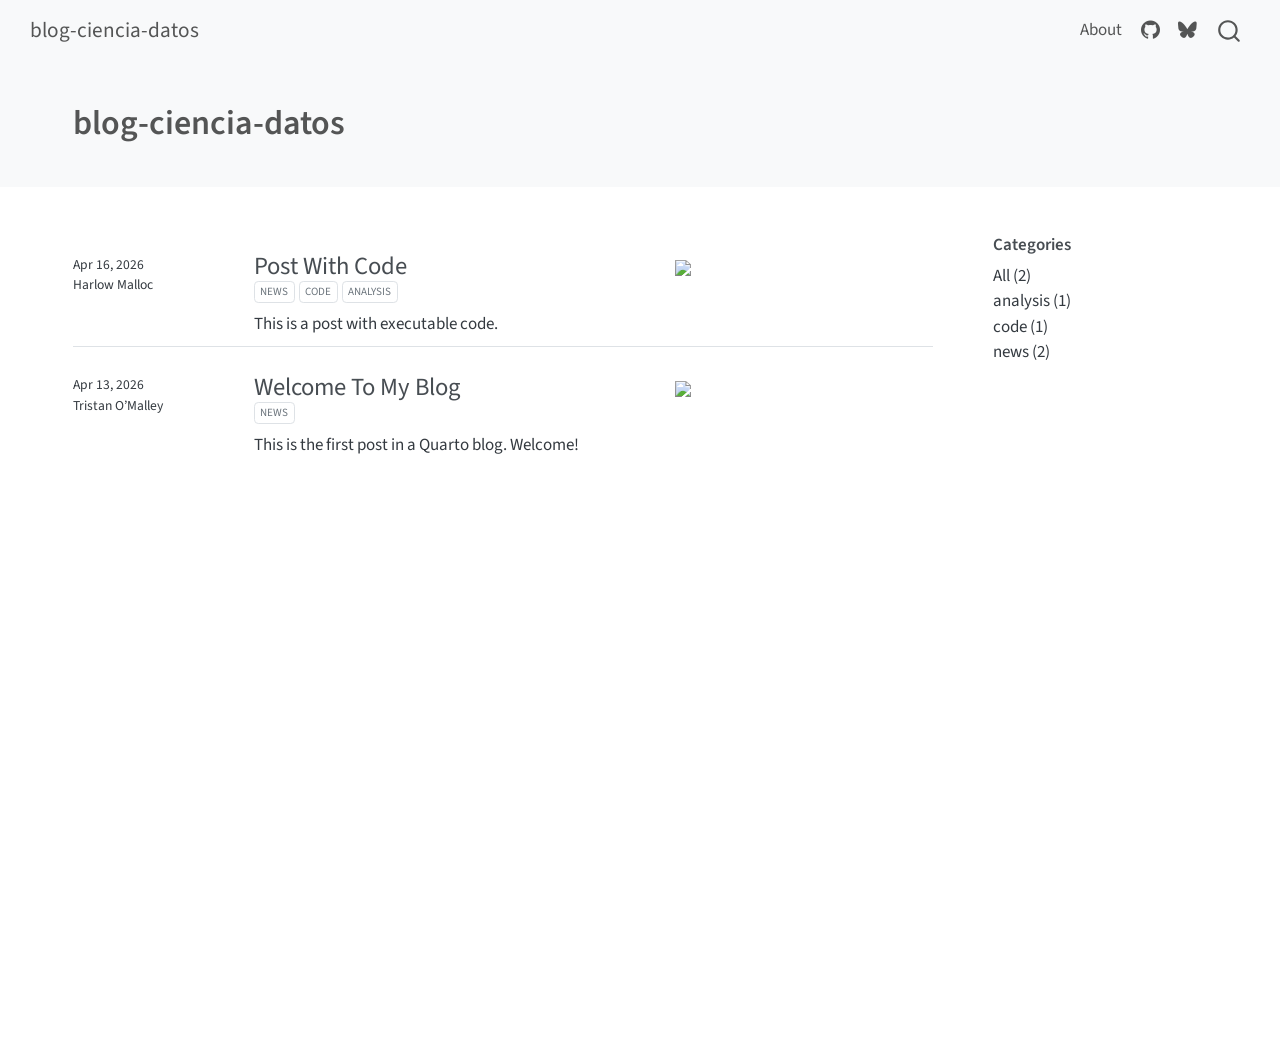
==== index.html @ 0be07370 "Built site for gh-pages" ====
<!DOCTYPE html>
<html xmlns="http://www.w3.org/1999/xhtml" lang="en" xml:lang="en"><head>

<meta charset="utf-8">
<meta name="generator" content="quarto-1.9.36">

<meta name="viewport" content="width=device-width, initial-scale=1.0, user-scalable=yes">


<title>blog-ciencia-datos</title>
<style>
/* Default styles provided by pandoc.
** See https://pandoc.org/MANUAL.html#variables-for-html for config info.
*/
code{white-space: pre-wrap;}
span.smallcaps{font-variant: small-caps;}
div.columns{display: flex; gap: min(4vw, 1.5em);}
div.column{flex: auto; overflow-x: auto;}
div.hanging-indent{margin-left: 1.5em; text-indent: -1.5em;}
ul.task-list{list-style: none;}
ul.task-list li input[type="checkbox"] {
  width: 0.8em;
  margin: 0 0.8em 0.2em -1em; /* quarto-specific, see https://github.com/quarto-dev/quarto-cli/issues/4556 */ 
  vertical-align: middle;
}
</style>


<script src="site_libs/quarto-nav/quarto-nav.js"></script>
<script src="site_libs/quarto-nav/headroom.min.js"></script>
<script src="site_libs/clipboard/clipboard.min.js"></script>
<script src="site_libs/quarto-search/autocomplete.umd.js"></script>
<script src="site_libs/quarto-search/fuse.min.js"></script>
<script src="site_libs/quarto-search/quarto-search.js"></script>
<meta name="quarto:offset" content="./">
<script src="site_libs/quarto-listing/list.min.js"></script>
<script src="site_libs/quarto-listing/quarto-listing.js"></script>
<script src="site_libs/quarto-html/quarto.js" type="module"></script>
<script src="site_libs/quarto-html/tabsets/tabsets.js" type="module"></script>
<script src="site_libs/quarto-html/popper.min.js"></script>
<script src="site_libs/quarto-html/tippy.umd.min.js"></script>
<script src="site_libs/quarto-html/anchor.min.js"></script>
<link href="site_libs/quarto-html/tippy.css" rel="stylesheet">
<link href="site_libs/quarto-html/quarto-syntax-highlighting-845c23b38eaddc0f92fda52bfe77a8c8.css" rel="stylesheet" id="quarto-text-highlighting-styles">
<script src="site_libs/bootstrap/bootstrap.min.js"></script>
<link href="site_libs/bootstrap/bootstrap-icons.css" rel="stylesheet">
<link href="site_libs/bootstrap/bootstrap-a0f9fd0d421825b736dc1bbcbcba2219.min.css" rel="stylesheet" append-hash="true" id="quarto-bootstrap" data-mode="light">
<script id="quarto-search-options" type="application/json">{
  "location": "navbar",
  "copy-button": false,
  "collapse-after": 3,
  "panel-placement": "end",
  "type": "overlay",
  "limit": 50,
  "keyboard-shortcut": [
    "f",
    "/",
    "s"
  ],
  "show-item-context": false,
  "language": {
    "search-no-results-text": "No results",
    "search-matching-documents-text": "matching documents",
    "search-copy-link-title": "Copy link to search",
    "search-hide-matches-text": "Hide additional matches",
    "search-more-match-text": "more match in this document",
    "search-more-matches-text": "more matches in this document",
    "search-clear-button-title": "Clear",
    "search-text-placeholder": "",
    "search-detached-cancel-button-title": "Cancel",
    "search-submit-button-title": "Submit",
    "search-label": "Search"
  }
}</script>
<script>

  window.document.addEventListener("DOMContentLoaded", function (_event) {
    const listingTargetEl = window.document.querySelector('#listing-listing .list');
    if (!listingTargetEl) {
      // No listing discovered, do not attach.
      return; 
    }

    const options = {
      valueNames: ['listing-date','listing-title','listing-author','listing-image','listing-description','listing-categories',{ data: ['index'] },{ data: ['categories'] },{ data: ['listing-date-sort'] },{ data: ['listing-file-modified-sort'] }],
      
      searchColumns: ["listing-date","listing-title","listing-author","listing-image","listing-description","listing-categories"],
    };

    window['quarto-listings'] = window['quarto-listings'] || {};
    window['quarto-listings']['listing-listing'] = new List('listing-listing', options);

    if (window['quarto-listing-loaded']) {
      window['quarto-listing-loaded']();
    }
  });

  window.addEventListener('hashchange',() => {
    if (window['quarto-listing-loaded']) {
      window['quarto-listing-loaded']();
    }
  })
  </script>

  <script src="https://cdnjs.cloudflare.com/polyfill/v3/polyfill.min.js?features=es6"></script>
  <script defer="" src="https://cdn.jsdelivr.net/npm/mathjax@3/es5/tex-chtml-full.js" type="text/javascript"></script>

<script type="text/javascript">
const typesetMath = (el) => {
  if (window.MathJax) {
    // MathJax Typeset
    window.MathJax.typeset([el]);
  } else if (window.katex) {
    // KaTeX Render
    var mathElements = el.getElementsByClassName("math");
    var macros = [];
    for (var i = 0; i < mathElements.length; i++) {
      var texText = mathElements[i].firstChild;
      if (mathElements[i].tagName == "SPAN" && texText && texText.data) {
        window.katex.render(texText.data, mathElements[i], {
          displayMode: mathElements[i].classList.contains('display'),
          throwOnError: false,
          macros: macros,
          fleqn: false
        });
      }
    }
  }
}
window.Quarto = {
  typesetMath
};
</script>

<link rel="stylesheet" href="styles.css">
<link rel="alternate" type="application/rss+xml" title="blog-ciencia-datos" href="index.xml" data-external="1"></head>

<body class="nav-fixed quarto-light">

<div id="quarto-search-results"></div>
  <header id="quarto-header" class="headroom fixed-top quarto-banner">
    <nav class="navbar navbar-expand-lg " data-bs-theme="dark">
      <div class="navbar-container container-fluid">
      <div class="navbar-brand-container mx-auto">
    <a class="navbar-brand" href="./index.html">
    <span class="navbar-title">blog-ciencia-datos</span>
    </a>
  </div>
            <div id="quarto-search" class="" title="Search"></div>
          <button class="navbar-toggler" type="button" data-bs-toggle="collapse" data-bs-target="#navbarCollapse" aria-controls="navbarCollapse" role="menu" aria-expanded="false" aria-label="Toggle navigation" onclick="if (window.quartoToggleHeadroom) { window.quartoToggleHeadroom(); }">
  <span class="navbar-toggler-icon"></span>
</button>
          <div class="collapse navbar-collapse" id="navbarCollapse">
            <ul class="navbar-nav navbar-nav-scroll ms-auto">
  <li class="nav-item">
    <a class="nav-link" href="./about.html"> 
<span class="menu-text">About</span></a>
  </li>  
  <li class="nav-item compact">
    <a class="nav-link" href="https://github.com/"> <i class="bi bi-github" role="img">
</i> 
<span class="menu-text"></span></a>
  </li>  
  <li class="nav-item compact">
    <a class="nav-link" href="https://bsky.app/"> <i class="bi bi-bluesky" role="img">
</i> 
<span class="menu-text"></span></a>
  </li>  
</ul>
          </div> <!-- /navcollapse -->
            <div class="quarto-navbar-tools">
</div>
      </div> <!-- /container-fluid -->
    </nav>
</header>
<!-- content -->
<header id="title-block-header" class="quarto-title-block default page-columns page-full">
  <div class="quarto-title-banner page-columns page-full">
    <div class="quarto-title column-page-left">
      <h1 class="title">blog-ciencia-datos</h1>
                      </div>
  </div>
    
  
  <div class="quarto-title-meta column-page-left">

      
    
      
    </div>
    
  
  </header><div id="quarto-content" class="quarto-container page-columns page-rows-contents page-layout-full page-navbar">
<!-- sidebar -->
<!-- margin-sidebar -->
    <div id="quarto-margin-sidebar" class="sidebar margin-sidebar">
        
    <h5 class="quarto-listing-category-title">Categories</h5><div class="quarto-listing-category category-default"><div class="category" data-category="">All <span class="quarto-category-count">(2)</span></div><div class="category" data-category="YW5hbHlzaXM=">analysis <span class="quarto-category-count">(1)</span></div><div class="category" data-category="Y29kZQ==">code <span class="quarto-category-count">(1)</span></div><div class="category" data-category="bmV3cw==">news <span class="quarto-category-count">(2)</span></div></div></div>
<!-- main -->
<main class="content quarto-banner-title-block column-page-left" id="quarto-document-content">









<div class="quarto-listing quarto-listing-container-default" id="listing-listing">
<div class="list quarto-listing-default">
<div class="quarto-post image-right" data-index="0" data-categories="bmV3cyUyQ2NvZGUlMkNhbmFseXNpcw==" data-listing-date-sort="1776290400000" data-listing-file-modified-sort="1776333626304" data-listing-date-modified-sort="NaN" data-listing-reading-time-sort="1" data-listing-word-count-sort="7">
<div class="thumbnail"><a href="./posts/post-with-code/index.html" class="no-external">

<img loading="lazy" src="./posts/post-with-code/image.jpg" class="thumbnail-image">

</a></div>
<div class="body">
<h3 class="no-anchor listing-title">
<a href="./posts/post-with-code/index.html" class="no-external">Post With Code</a>
</h3>
<div class="listing-categories">

<div class="listing-category" onclick="window.quartoListingCategory('bmV3cw=='); return false;">news</div>

<div class="listing-category" onclick="window.quartoListingCategory('Y29kZQ=='); return false;">code</div>

<div class="listing-category" onclick="window.quartoListingCategory('YW5hbHlzaXM='); return false;">analysis</div>

</div>
<div class="delink listing-description"><a href="./posts/post-with-code/index.html" class="no-external">
This is a post with executable code.
</a></div>
</div>
<div class="metadata">
<a href="./posts/post-with-code/index.html" class="no-external">
<div class="listing-date">
Apr 16, 2026
</div>
<div class="listing-author">
Harlow Malloc
</div>
</a>
</div>
</div>
<div class="quarto-post image-right" data-index="1" data-categories="bmV3cw==" data-listing-date-sort="1776031200000" data-listing-file-modified-sort="1776333626304" data-listing-date-modified-sort="NaN" data-listing-reading-time-sort="1" data-listing-word-count-sort="32">
<div class="thumbnail"><a href="./posts/welcome/index.html" class="no-external">

<p class="card-img-top"><img loading='lazy' src="posts\welcome\thumbnail.jpg"  class="thumbnail-image card-img"/></p>

</a></div>
<div class="body">
<h3 class="no-anchor listing-title">
<a href="./posts/welcome/index.html" class="no-external">Welcome To My Blog</a>
</h3>
<div class="listing-categories">

<div class="listing-category" onclick="window.quartoListingCategory('bmV3cw=='); return false;">news</div>

</div>
<div class="delink listing-description"><a href="./posts/welcome/index.html" class="no-external">
This is the first post in a Quarto blog. Welcome!
</a></div>
</div>
<div class="metadata">
<a href="./posts/welcome/index.html" class="no-external">
<div class="listing-date">
Apr 13, 2026
</div>
<div class="listing-author">
Tristan O’Malley
</div>
</a>
</div>
</div>
</div>
<div class="listing-no-matching d-none">No matching items</div>
</div></main> <!-- /main -->
<script id="quarto-html-after-body" type="application/javascript">
  window.document.addEventListener("DOMContentLoaded", function (event) {
    const icon = "";
    const anchorJS = new window.AnchorJS();
    anchorJS.options = {
      placement: 'right',
      icon: icon
    };
    anchorJS.add('.anchored');
    const isCodeAnnotation = (el) => {
      for (const clz of el.classList) {
        if (clz.startsWith('code-annotation-')) {                     
          return true;
        }
      }
      return false;
    }
    const onCopySuccess = function(e) {
      // button target
      const button = e.trigger;
      // don't keep focus
      button.blur();
      // flash "checked"
      button.classList.add('code-copy-button-checked');
      var currentTitle = button.getAttribute("title");
      button.setAttribute("title", "Copied!");
      let tooltip;
      if (window.bootstrap) {
        button.setAttribute("data-bs-toggle", "tooltip");
        button.setAttribute("data-bs-placement", "left");
        button.setAttribute("data-bs-title", "Copied!");
        tooltip = new bootstrap.Tooltip(button, 
          { trigger: "manual", 
            customClass: "code-copy-button-tooltip",
            offset: [0, -8]});
        tooltip.show();    
      }
      setTimeout(function() {
        if (tooltip) {
          tooltip.hide();
          button.removeAttribute("data-bs-title");
          button.removeAttribute("data-bs-toggle");
          button.removeAttribute("data-bs-placement");
        }
        button.setAttribute("title", currentTitle);
        button.classList.remove('code-copy-button-checked');
      }, 1000);
      // clear code selection
      e.clearSelection();
    }
    const getTextToCopy = function(trigger) {
      const outerScaffold = trigger.parentElement.cloneNode(true);
      const codeEl = outerScaffold.querySelector('code');
      for (const childEl of codeEl.children) {
        if (isCodeAnnotation(childEl)) {
          childEl.remove();
        }
      }
      return codeEl.innerText;
    }
    const clipboard = new window.ClipboardJS('.code-copy-button:not([data-in-quarto-modal])', {
      text: getTextToCopy
    });
    clipboard.on('success', onCopySuccess);
    if (window.document.getElementById('quarto-embedded-source-code-modal')) {
      const clipboardModal = new window.ClipboardJS('.code-copy-button[data-in-quarto-modal]', {
        text: getTextToCopy,
        container: window.document.getElementById('quarto-embedded-source-code-modal')
      });
      clipboardModal.on('success', onCopySuccess);
    }
      var localhostRegex = new RegExp(/^(?:http|https):\/\/localhost\:?[0-9]*\//);
      var mailtoRegex = new RegExp(/^mailto:/);
        var filterRegex = new RegExp("https:\/\/your-website-url\.example\.com");
      var isInternal = (href) => {
          return filterRegex.test(href) || localhostRegex.test(href) || mailtoRegex.test(href);
      }
      // Inspect non-navigation links and adorn them if external
     var links = window.document.querySelectorAll('a[href]:not(.nav-link):not(.navbar-brand):not(.toc-action):not(.sidebar-link):not(.sidebar-item-toggle):not(.pagination-link):not(.no-external):not([aria-hidden]):not(.dropdown-item):not(.quarto-navigation-tool):not(.about-link)');
      for (var i=0; i<links.length; i++) {
        const link = links[i];
        if (!isInternal(link.href)) {
          // undo the damage that might have been done by quarto-nav.js in the case of
          // links that we want to consider external
          if (link.dataset.originalHref !== undefined) {
            link.href = link.dataset.originalHref;
          }
        }
      }
    function tippyHover(el, contentFn, onTriggerFn, onUntriggerFn) {
      const config = {
        allowHTML: true,
        maxWidth: 500,
        delay: 100,
        arrow: false,
        appendTo: function(el) {
            return el.parentElement;
        },
        interactive: true,
        interactiveBorder: 10,
        theme: 'quarto',
        placement: 'bottom-start',
      };
      if (contentFn) {
        config.content = contentFn;
      }
      if (onTriggerFn) {
        config.onTrigger = onTriggerFn;
      }
      if (onUntriggerFn) {
        config.onUntrigger = onUntriggerFn;
      }
      window.tippy(el, config); 
    }
    const noterefs = window.document.querySelectorAll('a[role="doc-noteref"]');
    for (var i=0; i<noterefs.length; i++) {
      const ref = noterefs[i];
      tippyHover(ref, function() {
        // use id or data attribute instead here
        let href = ref.getAttribute('data-footnote-href') || ref.getAttribute('href');
        try { href = new URL(href).hash; } catch {}
        const id = href.replace(/^#\/?/, "");
        const note = window.document.getElementById(id);
        if (note) {
          return note.innerHTML;
        } else {
          return "";
        }
      });
    }
    const xrefs = window.document.querySelectorAll('a.quarto-xref');
    const processXRef = (id, note) => {
      // Strip column container classes
      const stripColumnClz = (el) => {
        el.classList.remove("page-full", "page-columns");
        if (el.children) {
          for (const child of el.children) {
            stripColumnClz(child);
          }
        }
      }
      stripColumnClz(note)
      if (id === null || id.startsWith('sec-')) {
        // Special case sections, only their first couple elements
        const container = document.createElement("div");
        if (note.children && note.children.length > 2) {
          container.appendChild(note.children[0].cloneNode(true));
          for (let i = 1; i < note.children.length; i++) {
            const child = note.children[i];
            if (child.tagName === "P" && child.innerText === "") {
              continue;
            } else {
              container.appendChild(child.cloneNode(true));
              break;
            }
          }
          if (window.Quarto?.typesetMath) {
            window.Quarto.typesetMath(container);
          }
          return container.innerHTML
        } else {
          if (window.Quarto?.typesetMath) {
            window.Quarto.typesetMath(note);
          }
          return note.innerHTML;
        }
      } else {
        // Remove any anchor links if they are present
        const anchorLink = note.querySelector('a.anchorjs-link');
        if (anchorLink) {
          anchorLink.remove();
        }
        if (window.Quarto?.typesetMath) {
          window.Quarto.typesetMath(note);
        }
        if (note.classList.contains("callout")) {
          return note.outerHTML;
        } else {
          return note.innerHTML;
        }
      }
    }
    for (var i=0; i<xrefs.length; i++) {
      const xref = xrefs[i];
      tippyHover(xref, undefined, function(instance) {
        instance.disable();
        let url = xref.getAttribute('href');
        let hash = undefined; 
        if (url.startsWith('#')) {
          hash = url;
        } else {
          try { hash = new URL(url).hash; } catch {}
        }
        if (hash) {
          const id = hash.replace(/^#\/?/, "");
          const note = window.document.getElementById(id);
          if (note !== null) {
            try {
              const html = processXRef(id, note.cloneNode(true));
              instance.setContent(html);
            } finally {
              instance.enable();
              instance.show();
            }
          } else {
            // See if we can fetch this
            fetch(url.split('#')[0])
            .then(res => res.text())
            .then(html => {
              const parser = new DOMParser();
              const htmlDoc = parser.parseFromString(html, "text/html");
              const note = htmlDoc.getElementById(id);
              if (note !== null) {
                const html = processXRef(id, note);
                instance.setContent(html);
              } 
            }).finally(() => {
              instance.enable();
              instance.show();
            });
          }
        } else {
          // See if we can fetch a full url (with no hash to target)
          // This is a special case and we should probably do some content thinning / targeting
          fetch(url)
          .then(res => res.text())
          .then(html => {
            const parser = new DOMParser();
            const htmlDoc = parser.parseFromString(html, "text/html");
            const note = htmlDoc.querySelector('main.content');
            if (note !== null) {
              // This should only happen for chapter cross references
              // (since there is no id in the URL)
              // remove the first header
              if (note.children.length > 0 && note.children[0].tagName === "HEADER") {
                note.children[0].remove();
              }
              const html = processXRef(null, note);
              instance.setContent(html);
            } 
          }).finally(() => {
            instance.enable();
            instance.show();
          });
        }
      }, function(instance) {
      });
    }
        let selectedAnnoteEl;
        const selectorForAnnotation = ( cell, annotation) => {
          let cellAttr = 'data-code-cell="' + cell + '"';
          let lineAttr = 'data-code-annotation="' +  annotation + '"';
          const selector = 'span[' + cellAttr + '][' + lineAttr + ']';
          return selector;
        }
        const selectCodeLines = (annoteEl) => {
          const doc = window.document;
          const targetCell = annoteEl.getAttribute("data-target-cell");
          const targetAnnotation = annoteEl.getAttribute("data-target-annotation");
          const annoteSpan = window.document.querySelector(selectorForAnnotation(targetCell, targetAnnotation));
          const lines = annoteSpan.getAttribute("data-code-lines").split(",");
          const lineIds = lines.map((line) => {
            return targetCell + "-" + line;
          })
          let top = null;
          let height = null;
          let parent = null;
          if (lineIds.length > 0) {
              //compute the position of the single el (top and bottom and make a div)
              const el = window.document.getElementById(lineIds[0]);
              top = el.offsetTop;
              height = el.offsetHeight;
              parent = el.parentElement.parentElement;
            if (lineIds.length > 1) {
              const lastEl = window.document.getElementById(lineIds[lineIds.length - 1]);
              const bottom = lastEl.offsetTop + lastEl.offsetHeight;
              height = bottom - top;
            }
            if (top !== null && height !== null && parent !== null) {
              // cook up a div (if necessary) and position it 
              let div = window.document.getElementById("code-annotation-line-highlight");
              if (div === null) {
                div = window.document.createElement("div");
                div.setAttribute("id", "code-annotation-line-highlight");
                div.style.position = 'absolute';
                parent.appendChild(div);
              }
              div.style.top = top - 2 + "px";
              div.style.height = height + 4 + "px";
              div.style.left = 0;
              let gutterDiv = window.document.getElementById("code-annotation-line-highlight-gutter");
              if (gutterDiv === null) {
                gutterDiv = window.document.createElement("div");
                gutterDiv.setAttribute("id", "code-annotation-line-highlight-gutter");
                gutterDiv.style.position = 'absolute';
                const codeCell = window.document.getElementById(targetCell);
                const gutter = codeCell.querySelector('.code-annotation-gutter');
                gutter.appendChild(gutterDiv);
              }
              gutterDiv.style.top = top - 2 + "px";
              gutterDiv.style.height = height + 4 + "px";
            }
            selectedAnnoteEl = annoteEl;
          }
        };
        const unselectCodeLines = () => {
          const elementsIds = ["code-annotation-line-highlight", "code-annotation-line-highlight-gutter"];
          elementsIds.forEach((elId) => {
            const div = window.document.getElementById(elId);
            if (div) {
              div.remove();
            }
          });
          selectedAnnoteEl = undefined;
        };
          // Handle positioning of the toggle
      window.addEventListener(
        "resize",
        throttle(() => {
          elRect = undefined;
          if (selectedAnnoteEl) {
            selectCodeLines(selectedAnnoteEl);
          }
        }, 10)
      );
      function throttle(fn, ms) {
      let throttle = false;
      let timer;
        return (...args) => {
          if(!throttle) { // first call gets through
              fn.apply(this, args);
              throttle = true;
          } else { // all the others get throttled
              if(timer) clearTimeout(timer); // cancel #2
              timer = setTimeout(() => {
                fn.apply(this, args);
                timer = throttle = false;
              }, ms);
          }
        };
      }
        // Attach click handler to the DT
        const annoteDls = window.document.querySelectorAll('dt[data-target-cell]');
        for (const annoteDlNode of annoteDls) {
          annoteDlNode.addEventListener('click', (event) => {
            const clickedEl = event.target;
            if (clickedEl !== selectedAnnoteEl) {
              unselectCodeLines();
              const activeEl = window.document.querySelector('dt[data-target-cell].code-annotation-active');
              if (activeEl) {
                activeEl.classList.remove('code-annotation-active');
              }
              selectCodeLines(clickedEl);
              clickedEl.classList.add('code-annotation-active');
            } else {
              // Unselect the line
              unselectCodeLines();
              clickedEl.classList.remove('code-annotation-active');
            }
          });
        }
    const findCites = (el) => {
      const parentEl = el.parentElement;
      if (parentEl) {
        const cites = parentEl.dataset.cites;
        if (cites) {
          return {
            el,
            cites: cites.split(' ')
          };
        } else {
          return findCites(el.parentElement)
        }
      } else {
        return undefined;
      }
    };
    var bibliorefs = window.document.querySelectorAll('a[role="doc-biblioref"]');
    for (var i=0; i<bibliorefs.length; i++) {
      const ref = bibliorefs[i];
      const citeInfo = findCites(ref);
      if (citeInfo) {
        tippyHover(citeInfo.el, function() {
          var popup = window.document.createElement('div');
          citeInfo.cites.forEach(function(cite) {
            var citeDiv = window.document.createElement('div');
            citeDiv.classList.add('hanging-indent');
            citeDiv.classList.add('csl-entry');
            var biblioDiv = window.document.getElementById('ref-' + cite);
            if (biblioDiv) {
              citeDiv.innerHTML = biblioDiv.innerHTML;
            }
            popup.appendChild(citeDiv);
          });
          return popup.innerHTML;
        });
      }
    }
  });
  </script>
</div> <!-- /content -->




</body></html>
---- site_libs/quarto-html/tippy.css ----
.tippy-box[data-animation=fade][data-state=hidden]{opacity:0}[data-tippy-root]{max-width:calc(100vw - 10px)}.tippy-box{position:relative;background-color:#333;color:#fff;border-radius:4px;font-size:14px;line-height:1.4;white-space:normal;outline:0;transition-property:transform,visibility,opacity}.tippy-box[data-placement^=top]>.tippy-arrow{bottom:0}.tippy-box[data-placement^=top]>.tippy-arrow:before{bottom:-7px;left:0;border-width:8px 8px 0;border-top-color:initial;transform-origin:center top}.tippy-box[data-placement^=bottom]>.tippy-arrow{top:0}.tippy-box[data-placement^=bottom]>.tippy-arrow:before{top:-7px;left:0;border-width:0 8px 8px;border-bottom-color:initial;transform-origin:center bottom}.tippy-box[data-placement^=left]>.tippy-arrow{right:0}.tippy-box[data-placement^=left]>.tippy-arrow:before{border-width:8px 0 8px 8px;border-left-color:initial;right:-7px;transform-origin:center left}.tippy-box[data-placement^=right]>.tippy-arrow{left:0}.tippy-box[data-placement^=right]>.tippy-arrow:before{left:-7px;border-width:8px 8px 8px 0;border-right-color:initial;transform-origin:center right}.tippy-box[data-inertia][data-state=visible]{transition-timing-function:cubic-bezier(.54,1.5,.38,1.11)}.tippy-arrow{width:16px;height:16px;color:#333}.tippy-arrow:before{content:"";position:absolute;border-color:transparent;border-style:solid}.tippy-content{position:relative;padding:5px 9px;z-index:1}
---- site_libs/quarto-html/quarto-syntax-highlighting-845c23b38eaddc0f92fda52bfe77a8c8.css ----
/* quarto syntax highlight colors */
:root {
  --quarto-hl-ot-color: #003B4F;
  --quarto-hl-at-color: #657422;
  --quarto-hl-ss-color: #20794D;
  --quarto-hl-an-color: #5E5E5E;
  --quarto-hl-fu-color: #4758AB;
  --quarto-hl-st-color: #20794D;
  --quarto-hl-cf-color: #003B4F;
  --quarto-hl-op-color: #5E5E5E;
  --quarto-hl-er-color: #AD0000;
  --quarto-hl-bn-color: #AD0000;
  --quarto-hl-al-color: #AD0000;
  --quarto-hl-va-color: #111111;
  --quarto-hl-bu-color: inherit;
  --quarto-hl-ex-color: inherit;
  --quarto-hl-pp-color: #AD0000;
  --quarto-hl-in-color: #5E5E5E;
  --quarto-hl-vs-color: #20794D;
  --quarto-hl-wa-color: #5E5E5E;
  --quarto-hl-do-color: #5E5E5E;
  --quarto-hl-im-color: #00769E;
  --quarto-hl-ch-color: #20794D;
  --quarto-hl-dt-color: #AD0000;
  --quarto-hl-fl-color: #AD0000;
  --quarto-hl-co-color: #5E5E5E;
  --quarto-hl-cv-color: #5E5E5E;
  --quarto-hl-cn-color: #8f5902;
  --quarto-hl-sc-color: #5E5E5E;
  --quarto-hl-dv-color: #AD0000;
  --quarto-hl-kw-color: #003B4F;
}

/* other quarto variables */
:root {
  --quarto-font-monospace: SFMono-Regular, Menlo, Monaco, Consolas, "Liberation Mono", "Courier New", monospace;
}

/* syntax highlight based on Pandoc's rules */
pre > code.sourceCode > span {
  color: #003B4F;
}

code.sourceCode > span {
  color: #003B4F;
}

div.sourceCode,
div.sourceCode pre.sourceCode {
  color: #003B4F;
}

/* Normal */
code span {
  color: #003B4F;
}

/* Alert */
code span.al {
  color: #AD0000;
  font-style: inherit;
}

/* Annotation */
code span.an {
  color: #5E5E5E;
  font-style: inherit;
}

/* Attribute */
code span.at {
  color: #657422;
  font-style: inherit;
}

/* BaseN */
code span.bn {
  color: #AD0000;
  font-style: inherit;
}

/* BuiltIn */
code span.bu {
  font-style: inherit;
}

/* ControlFlow */
code span.cf {
  color: #003B4F;
  font-weight: bold;
  font-style: inherit;
}

/* Char */
code span.ch {
  color: #20794D;
  font-style: inherit;
}

/* Constant */
code span.cn {
  color: #8f5902;
  font-style: inherit;
}

/* Comment */
code span.co {
  color: #5E5E5E;
  font-style: inherit;
}

/* CommentVar */
code span.cv {
  color: #5E5E5E;
  font-style: italic;
}

/* Documentation */
code span.do {
  color: #5E5E5E;
  font-style: italic;
}

/* DataType */
code span.dt {
  color: #AD0000;
  font-style: inherit;
}

/* DecVal */
code span.dv {
  color: #AD0000;
  font-style: inherit;
}

/* Error */
code span.er {
  color: #AD0000;
  font-style: inherit;
}

/* Extension */
code span.ex {
  font-style: inherit;
}

/* Float */
code span.fl {
  color: #AD0000;
  font-style: inherit;
}

/* Function */
code span.fu {
  color: #4758AB;
  font-style: inherit;
}

/* Import */
code span.im {
  color: #00769E;
  font-style: inherit;
}

/* Information */
code span.in {
  color: #5E5E5E;
  font-style: inherit;
}

/* Keyword */
code span.kw {
  color: #003B4F;
  font-weight: bold;
  font-style: inherit;
}

/* Operator */
code span.op {
  color: #5E5E5E;
  font-style: inherit;
}

/* Other */
code span.ot {
  color: #003B4F;
  font-style: inherit;
}

/* Preprocessor */
code span.pp {
  color: #AD0000;
  font-style: inherit;
}

/* SpecialChar */
code span.sc {
  color: #5E5E5E;
  font-style: inherit;
}

/* SpecialString */
code span.ss {
  color: #20794D;
  font-style: inherit;
}

/* String */
code span.st {
  color: #20794D;
  font-style: inherit;
}

/* Variable */
code span.va {
  color: #111111;
  font-style: inherit;
}

/* VerbatimString */
code span.vs {
  color: #20794D;
  font-style: inherit;
}

/* Warning */
code span.wa {
  color: #5E5E5E;
  font-style: italic;
}

.prevent-inlining {
  content: "</";
}

/*# sourceMappingURL=ac89f0bb514bba72461919f78549e31c.css.map */
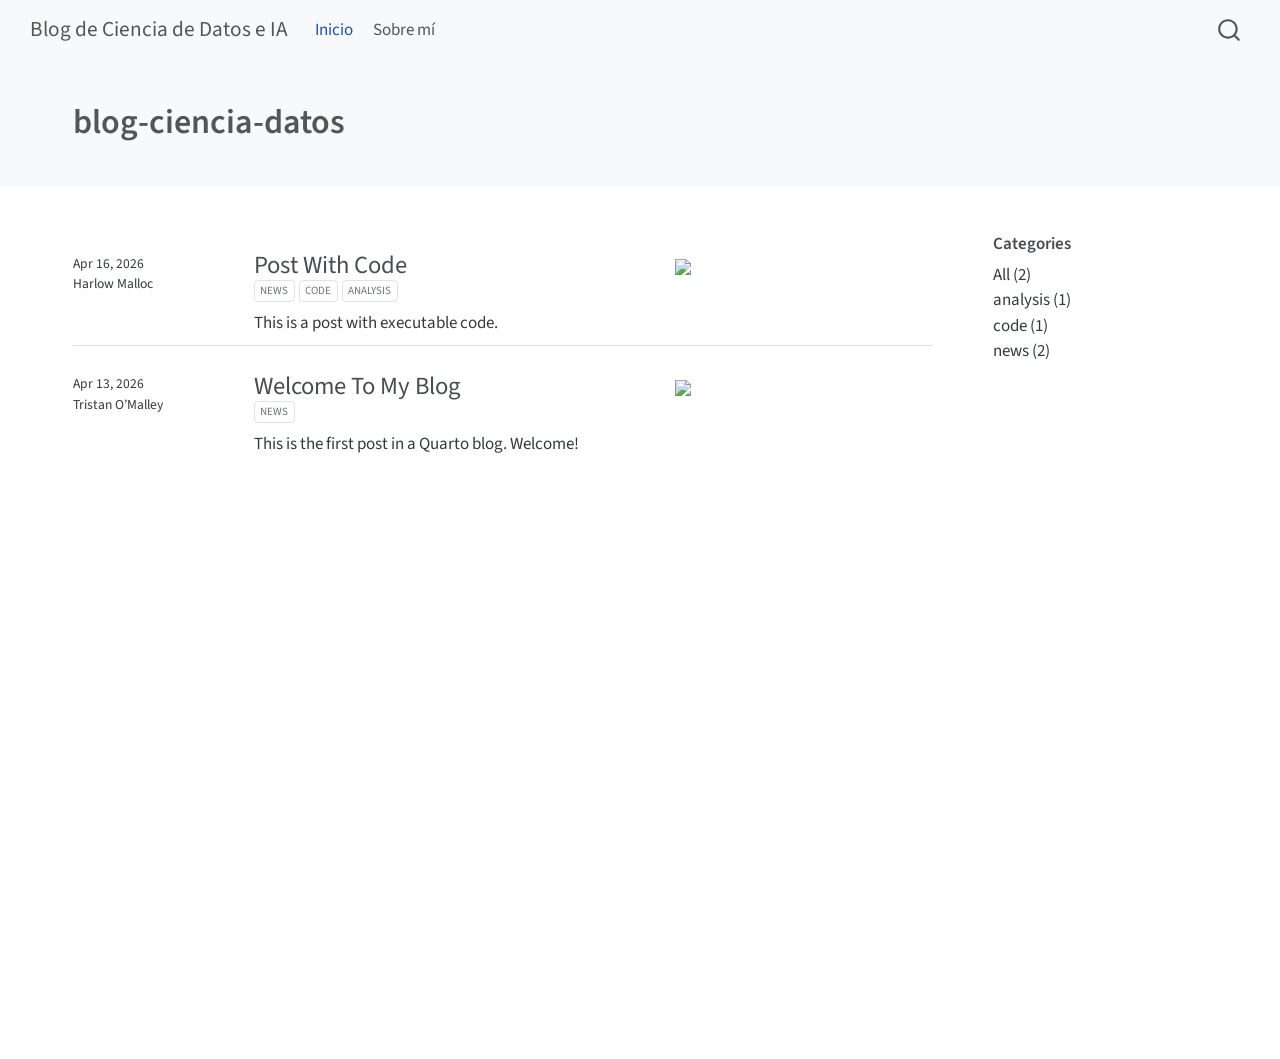
==== commit 8e301a8d: "Built site for gh-pages" ====
--- a/index.html
+++ b/index.html
@@ -7,7 +7,7 @@
 <meta name="viewport" content="width=device-width, initial-scale=1.0, user-scalable=yes">
 
 
-<title>blog-ciencia-datos</title>
+<title>blog-ciencia-datos – Blog de Ciencia de Datos e IA</title>
 <style>
 /* Default styles provided by pandoc.
 ** See https://pandoc.org/MANUAL.html#variables-for-html for config info.
@@ -133,7 +133,7 @@
 </script>
 
 <link rel="stylesheet" href="styles.css">
-<link rel="alternate" type="application/rss+xml" title="blog-ciencia-datos" href="index.xml" data-external="1"></head>
+<link rel="alternate" type="application/rss+xml" title="Blog de Ciencia de Datos e IA" href="index.xml" data-external="1"></head>
 
 <body class="nav-fixed quarto-light">
 
@@ -143,7 +143,7 @@
       <div class="navbar-container container-fluid">
       <div class="navbar-brand-container mx-auto">
     <a class="navbar-brand" href="./index.html">
-    <span class="navbar-title">blog-ciencia-datos</span>
+    <span class="navbar-title">Blog de Ciencia de Datos e IA</span>
     </a>
   </div>
             <div id="quarto-search" class="" title="Search"></div>
@@ -151,20 +151,14 @@
   <span class="navbar-toggler-icon"></span>
 </button>
           <div class="collapse navbar-collapse" id="navbarCollapse">
-            <ul class="navbar-nav navbar-nav-scroll ms-auto">
+            <ul class="navbar-nav navbar-nav-scroll me-auto">
+  <li class="nav-item">
+    <a class="nav-link active" href="./index.html" aria-current="page"> 
+<span class="menu-text">Inicio</span></a>
+  </li>  
   <li class="nav-item">
     <a class="nav-link" href="./about.html"> 
-<span class="menu-text">About</span></a>
-  </li>  
-  <li class="nav-item compact">
-    <a class="nav-link" href="https://github.com/"> <i class="bi bi-github" role="img">
-</i> 
-<span class="menu-text"></span></a>
-  </li>  
-  <li class="nav-item compact">
-    <a class="nav-link" href="https://bsky.app/"> <i class="bi bi-bluesky" role="img">
-</i> 
-<span class="menu-text"></span></a>
+<span class="menu-text">Sobre mí</span></a>
   </li>  
 </ul>
           </div> <!-- /navcollapse -->
@@ -349,7 +343,7 @@
     }
       var localhostRegex = new RegExp(/^(?:http|https):\/\/localhost\:?[0-9]*\//);
       var mailtoRegex = new RegExp(/^mailto:/);
-        var filterRegex = new RegExp("https:\/\/your-website-url\.example\.com");
+        var filterRegex = new RegExp("https:\/\/JAles83\.github\.io");
       var isInternal = (href) => {
           return filterRegex.test(href) || localhostRegex.test(href) || mailtoRegex.test(href);
       }
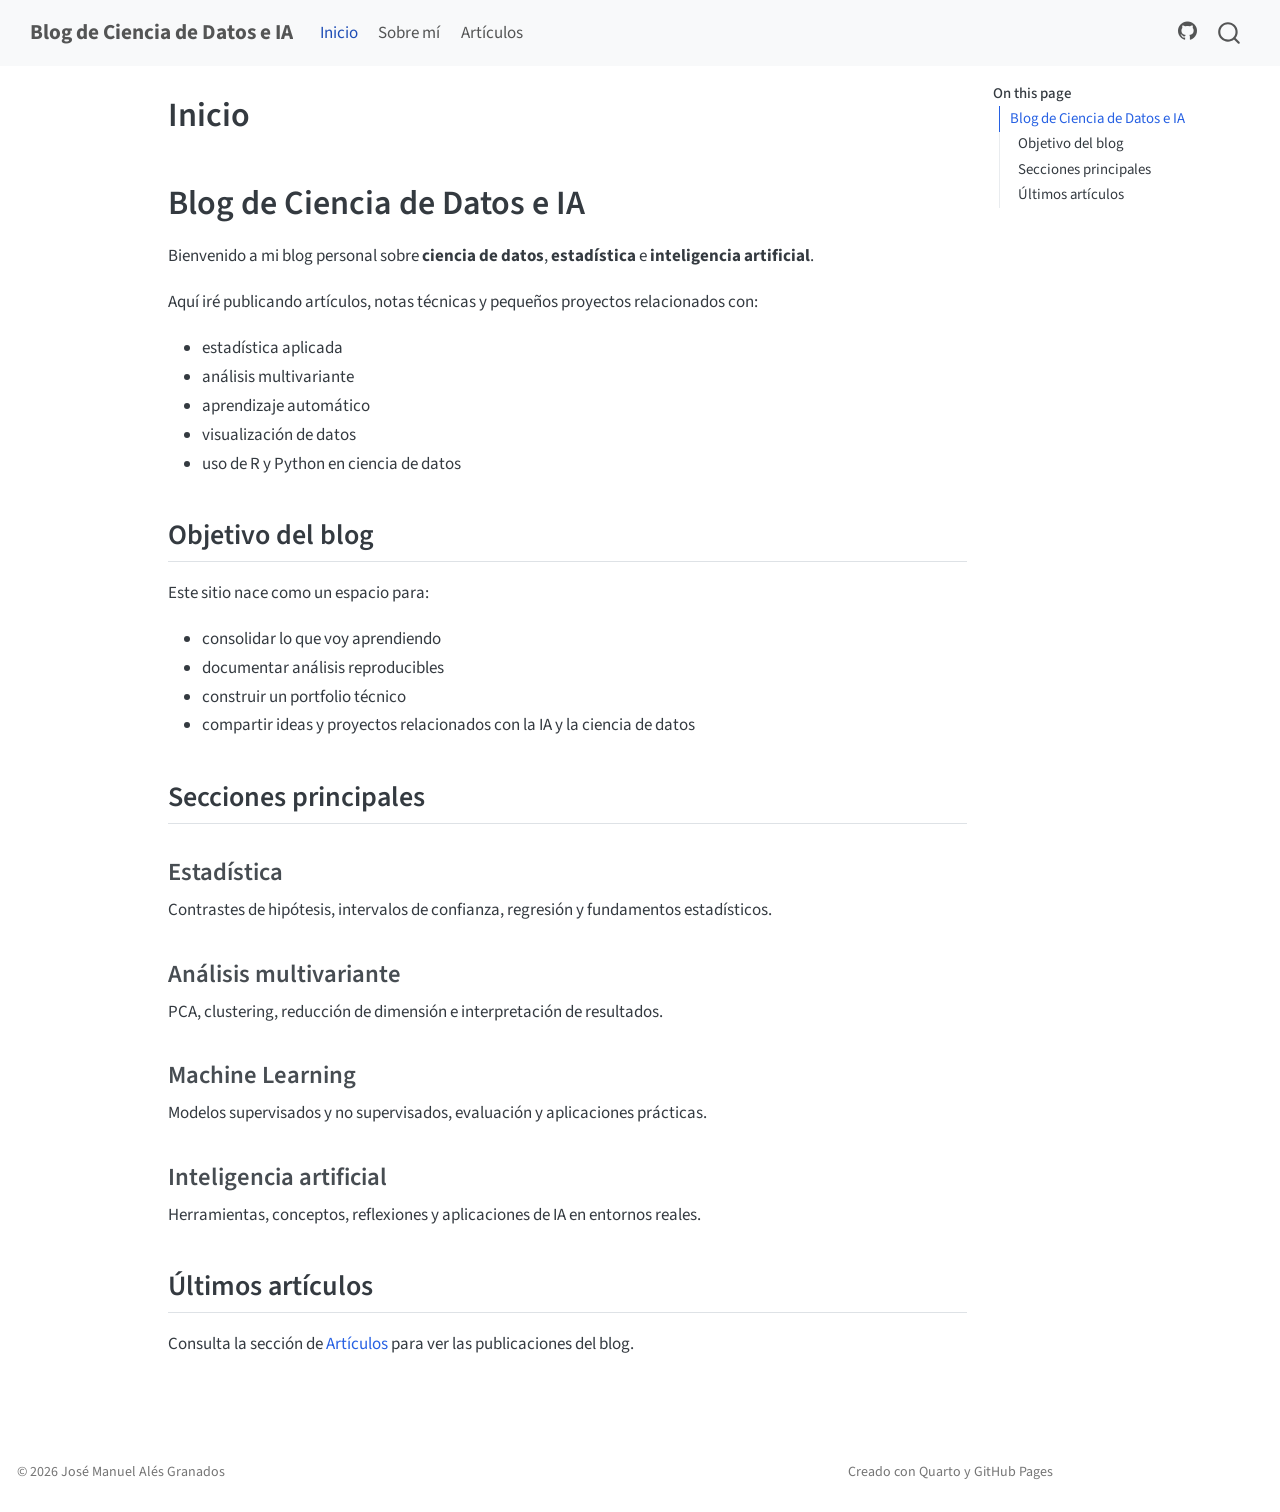
==== commit 272a01cb: "Built site for gh-pages" ====
--- a/index.html
+++ b/index.html
@@ -7,7 +7,7 @@
 <meta name="viewport" content="width=device-width, initial-scale=1.0, user-scalable=yes">
 
 
-<title>blog-ciencia-datos – Blog de Ciencia de Datos e IA</title>
+<title>Inicio – Blog de Ciencia de Datos e IA</title>
 <style>
 /* Default styles provided by pandoc.
 ** See https://pandoc.org/MANUAL.html#variables-for-html for config info.
@@ -33,8 +33,6 @@
 <script src="site_libs/quarto-search/fuse.min.js"></script>
 <script src="site_libs/quarto-search/quarto-search.js"></script>
 <meta name="quarto:offset" content="./">
-<script src="site_libs/quarto-listing/list.min.js"></script>
-<script src="site_libs/quarto-listing/quarto-listing.js"></script>
 <script src="site_libs/quarto-html/quarto.js" type="module"></script>
 <script src="site_libs/quarto-html/tabsets/tabsets.js" type="module"></script>
 <script src="site_libs/quarto-html/popper.min.js"></script>
@@ -72,73 +70,16 @@
     "search-label": "Search"
   }
 }</script>
-<script>
-
-  window.document.addEventListener("DOMContentLoaded", function (_event) {
-    const listingTargetEl = window.document.querySelector('#listing-listing .list');
-    if (!listingTargetEl) {
-      // No listing discovered, do not attach.
-      return; 
-    }
-
-    const options = {
-      valueNames: ['listing-date','listing-title','listing-author','listing-image','listing-description','listing-categories',{ data: ['index'] },{ data: ['categories'] },{ data: ['listing-date-sort'] },{ data: ['listing-file-modified-sort'] }],
-      
-      searchColumns: ["listing-date","listing-title","listing-author","listing-image","listing-description","listing-categories"],
-    };
-
-    window['quarto-listings'] = window['quarto-listings'] || {};
-    window['quarto-listings']['listing-listing'] = new List('listing-listing', options);
-
-    if (window['quarto-listing-loaded']) {
-      window['quarto-listing-loaded']();
-    }
-  });
-
-  window.addEventListener('hashchange',() => {
-    if (window['quarto-listing-loaded']) {
-      window['quarto-listing-loaded']();
-    }
-  })
-  </script>
-
-  <script src="https://cdnjs.cloudflare.com/polyfill/v3/polyfill.min.js?features=es6"></script>
-  <script defer="" src="https://cdn.jsdelivr.net/npm/mathjax@3/es5/tex-chtml-full.js" type="text/javascript"></script>
-
-<script type="text/javascript">
-const typesetMath = (el) => {
-  if (window.MathJax) {
-    // MathJax Typeset
-    window.MathJax.typeset([el]);
-  } else if (window.katex) {
-    // KaTeX Render
-    var mathElements = el.getElementsByClassName("math");
-    var macros = [];
-    for (var i = 0; i < mathElements.length; i++) {
-      var texText = mathElements[i].firstChild;
-      if (mathElements[i].tagName == "SPAN" && texText && texText.data) {
-        window.katex.render(texText.data, mathElements[i], {
-          displayMode: mathElements[i].classList.contains('display'),
-          throwOnError: false,
-          macros: macros,
-          fleqn: false
-        });
-      }
-    }
-  }
-}
-window.Quarto = {
-  typesetMath
-};
-</script>
+<style>html{ scroll-behavior: smooth; }</style>
+
 
 <link rel="stylesheet" href="styles.css">
-<link rel="alternate" type="application/rss+xml" title="Blog de Ciencia de Datos e IA" href="index.xml" data-external="1"></head>
+</head>
 
 <body class="nav-fixed quarto-light">
 
 <div id="quarto-search-results"></div>
-  <header id="quarto-header" class="headroom fixed-top quarto-banner">
+  <header id="quarto-header" class="headroom fixed-top">
     <nav class="navbar navbar-expand-lg " data-bs-theme="dark">
       <div class="navbar-container container-fluid">
       <div class="navbar-brand-container mx-auto">
@@ -160,6 +101,17 @@
     <a class="nav-link" href="./about.html"> 
 <span class="menu-text">Sobre mí</span></a>
   </li>  
+  <li class="nav-item">
+    <a class="nav-link" href="./posts.html"> 
+<span class="menu-text">Artículos</span></a>
+  </li>  
+</ul>
+            <ul class="navbar-nav navbar-nav-scroll ms-auto">
+  <li class="nav-item compact">
+    <a class="nav-link" href="https://github.com/JAles83"> <i class="bi bi-github" role="img">
+</i> 
+<span class="menu-text"></span></a>
+  </li>  
 </ul>
           </div> <!-- /navcollapse -->
             <div class="quarto-navbar-tools">
@@ -168,108 +120,100 @@
     </nav>
 </header>
 <!-- content -->
-<header id="title-block-header" class="quarto-title-block default page-columns page-full">
-  <div class="quarto-title-banner page-columns page-full">
-    <div class="quarto-title column-page-left">
-      <h1 class="title">blog-ciencia-datos</h1>
-                      </div>
-  </div>
-    
-  
-  <div class="quarto-title-meta column-page-left">
-
-      
-    
-      
-    </div>
-    
-  
-  </header><div id="quarto-content" class="quarto-container page-columns page-rows-contents page-layout-full page-navbar">
+<div id="quarto-content" class="quarto-container page-columns page-rows-contents page-layout-article page-navbar">
 <!-- sidebar -->
 <!-- margin-sidebar -->
     <div id="quarto-margin-sidebar" class="sidebar margin-sidebar">
-        
-    <h5 class="quarto-listing-category-title">Categories</h5><div class="quarto-listing-category category-default"><div class="category" data-category="">All <span class="quarto-category-count">(2)</span></div><div class="category" data-category="YW5hbHlzaXM=">analysis <span class="quarto-category-count">(1)</span></div><div class="category" data-category="Y29kZQ==">code <span class="quarto-category-count">(1)</span></div><div class="category" data-category="bmV3cw==">news <span class="quarto-category-count">(2)</span></div></div></div>
+        <nav id="TOC" role="doc-toc" class="toc-active">
+    <h2 id="toc-title">On this page</h2>
+   
+  <ul>
+  <li><a href="#blog-de-ciencia-de-datos-e-ia" id="toc-blog-de-ciencia-de-datos-e-ia" class="nav-link active" data-scroll-target="#blog-de-ciencia-de-datos-e-ia">Blog de Ciencia de Datos e IA</a>
+  <ul class="collapse">
+  <li><a href="#objetivo-del-blog" id="toc-objetivo-del-blog" class="nav-link" data-scroll-target="#objetivo-del-blog">Objetivo del blog</a></li>
+  <li><a href="#secciones-principales" id="toc-secciones-principales" class="nav-link" data-scroll-target="#secciones-principales">Secciones principales</a>
+  <ul class="collapse">
+  <li><a href="#estadística" id="toc-estadística" class="nav-link" data-scroll-target="#estadística">Estadística</a></li>
+  <li><a href="#análisis-multivariante" id="toc-análisis-multivariante" class="nav-link" data-scroll-target="#análisis-multivariante">Análisis multivariante</a></li>
+  <li><a href="#machine-learning" id="toc-machine-learning" class="nav-link" data-scroll-target="#machine-learning">Machine Learning</a></li>
+  <li><a href="#inteligencia-artificial" id="toc-inteligencia-artificial" class="nav-link" data-scroll-target="#inteligencia-artificial">Inteligencia artificial</a></li>
+  </ul></li>
+  <li><a href="#últimos-artículos" id="toc-últimos-artículos" class="nav-link" data-scroll-target="#últimos-artículos">Últimos artículos</a></li>
+  </ul></li>
+  </ul>
+</nav>
+    </div>
 <!-- main -->
-<main class="content quarto-banner-title-block column-page-left" id="quarto-document-content">
-
-
-
-
-
-
-
-
-
-<div class="quarto-listing quarto-listing-container-default" id="listing-listing">
-<div class="list quarto-listing-default">
-<div class="quarto-post image-right" data-index="0" data-categories="bmV3cyUyQ2NvZGUlMkNhbmFseXNpcw==" data-listing-date-sort="1776290400000" data-listing-file-modified-sort="1776333626304" data-listing-date-modified-sort="NaN" data-listing-reading-time-sort="1" data-listing-word-count-sort="7">
-<div class="thumbnail"><a href="./posts/post-with-code/index.html" class="no-external">
-
-<img loading="lazy" src="./posts/post-with-code/image.jpg" class="thumbnail-image">
-
-</a></div>
-<div class="body">
-<h3 class="no-anchor listing-title">
-<a href="./posts/post-with-code/index.html" class="no-external">Post With Code</a>
-</h3>
-<div class="listing-categories">
-
-<div class="listing-category" onclick="window.quartoListingCategory('bmV3cw=='); return false;">news</div>
-
-<div class="listing-category" onclick="window.quartoListingCategory('Y29kZQ=='); return false;">code</div>
-
-<div class="listing-category" onclick="window.quartoListingCategory('YW5hbHlzaXM='); return false;">analysis</div>
-
+<main class="content" id="quarto-document-content">
+
+<header id="title-block-header" class="quarto-title-block default">
+<div class="quarto-title">
+<h1 class="title">Inicio</h1>
 </div>
-<div class="delink listing-description"><a href="./posts/post-with-code/index.html" class="no-external">
-This is a post with executable code.
-</a></div>
-</div>
-<div class="metadata">
-<a href="./posts/post-with-code/index.html" class="no-external">
-<div class="listing-date">
-Apr 16, 2026
-</div>
-<div class="listing-author">
-Harlow Malloc
-</div>
-</a>
-</div>
-</div>
-<div class="quarto-post image-right" data-index="1" data-categories="bmV3cw==" data-listing-date-sort="1776031200000" data-listing-file-modified-sort="1776333626304" data-listing-date-modified-sort="NaN" data-listing-reading-time-sort="1" data-listing-word-count-sort="32">
-<div class="thumbnail"><a href="./posts/welcome/index.html" class="no-external">
-
-<p class="card-img-top"><img loading='lazy' src="posts\welcome\thumbnail.jpg"  class="thumbnail-image card-img"/></p>
-
-</a></div>
-<div class="body">
-<h3 class="no-anchor listing-title">
-<a href="./posts/welcome/index.html" class="no-external">Welcome To My Blog</a>
-</h3>
-<div class="listing-categories">
-
-<div class="listing-category" onclick="window.quartoListingCategory('bmV3cw=='); return false;">news</div>
-
-</div>
-<div class="delink listing-description"><a href="./posts/welcome/index.html" class="no-external">
-This is the first post in a Quarto blog. Welcome!
-</a></div>
-</div>
-<div class="metadata">
-<a href="./posts/welcome/index.html" class="no-external">
-<div class="listing-date">
-Apr 13, 2026
-</div>
-<div class="listing-author">
-Tristan O’Malley
-</div>
-</a>
-</div>
-</div>
-</div>
-<div class="listing-no-matching d-none">No matching items</div>
-</div></main> <!-- /main -->
+
+
+
+<div class="quarto-title-meta">
+
+    
+  
+    
+  </div>
+  
+
+
+</header>
+
+
+<section id="blog-de-ciencia-de-datos-e-ia" class="level1">
+<h1>Blog de Ciencia de Datos e IA</h1>
+<p>Bienvenido a mi blog personal sobre <strong>ciencia de datos</strong>, <strong>estadística</strong> e <strong>inteligencia artificial</strong>.</p>
+<p>Aquí iré publicando artículos, notas técnicas y pequeños proyectos relacionados con:</p>
+<ul>
+<li>estadística aplicada</li>
+<li>análisis multivariante</li>
+<li>aprendizaje automático</li>
+<li>visualización de datos</li>
+<li>uso de R y Python en ciencia de datos</li>
+</ul>
+<section id="objetivo-del-blog" class="level2">
+<h2 class="anchored" data-anchor-id="objetivo-del-blog">Objetivo del blog</h2>
+<p>Este sitio nace como un espacio para:</p>
+<ul>
+<li>consolidar lo que voy aprendiendo</li>
+<li>documentar análisis reproducibles</li>
+<li>construir un portfolio técnico</li>
+<li>compartir ideas y proyectos relacionados con la IA y la ciencia de datos</li>
+</ul>
+</section>
+<section id="secciones-principales" class="level2">
+<h2 class="anchored" data-anchor-id="secciones-principales">Secciones principales</h2>
+<section id="estadística" class="level3">
+<h3 class="anchored" data-anchor-id="estadística">Estadística</h3>
+<p>Contrastes de hipótesis, intervalos de confianza, regresión y fundamentos estadísticos.</p>
+</section>
+<section id="análisis-multivariante" class="level3">
+<h3 class="anchored" data-anchor-id="análisis-multivariante">Análisis multivariante</h3>
+<p>PCA, clustering, reducción de dimensión e interpretación de resultados.</p>
+</section>
+<section id="machine-learning" class="level3">
+<h3 class="anchored" data-anchor-id="machine-learning">Machine Learning</h3>
+<p>Modelos supervisados y no supervisados, evaluación y aplicaciones prácticas.</p>
+</section>
+<section id="inteligencia-artificial" class="level3">
+<h3 class="anchored" data-anchor-id="inteligencia-artificial">Inteligencia artificial</h3>
+<p>Herramientas, conceptos, reflexiones y aplicaciones de IA en entornos reales.</p>
+</section>
+</section>
+<section id="últimos-artículos" class="level2">
+<h2 class="anchored" data-anchor-id="últimos-artículos">Últimos artículos</h2>
+<p>Consulta la sección de <a href="./posts.html">Artículos</a> para ver las publicaciones del blog.</p>
+
+
+</section>
+</section>
+
+</main> <!-- /main -->
 <script id="quarto-html-after-body" type="application/javascript">
   window.document.addEventListener("DOMContentLoaded", function (event) {
     const icon = "";
@@ -343,7 +287,7 @@
     }
       var localhostRegex = new RegExp(/^(?:http|https):\/\/localhost\:?[0-9]*\//);
       var mailtoRegex = new RegExp(/^mailto:/);
-        var filterRegex = new RegExp("https:\/\/JAles83\.github\.io");
+        var filterRegex = new RegExp("https:\/\/jales83\.github\.io");
       var isInternal = (href) => {
           return filterRegex.test(href) || localhostRegex.test(href) || mailtoRegex.test(href);
       }
@@ -671,8 +615,22 @@
   });
   </script>
 </div> <!-- /content -->
-
-
-
-
+<footer class="footer">
+  <div class="nav-footer">
+    <div class="nav-footer-left">
+<p>© 2026 José Manuel Alés Granados</p>
+</div>   
+    <div class="nav-footer-center">
+      &nbsp;
+    </div>
+    <div class="nav-footer-right">
+<p>Creado con Quarto y GitHub Pages</p>
+</div>
+  </div>
+</footer>
+
+
+
+
+<script src="site_libs/quarto-html/zenscroll-min.js"></script>
 </body></html>
--- a/styles.css
+++ b/styles.css
@@ -0,0 +1,28 @@
+body {
+  line-height: 1.7;
+}
+
+.navbar-brand {
+  font-weight: 700;
+}
+
+h1, h2, h3 {
+  margin-top: 1.4em;
+}
+
+.quarto-title-banner {
+  padding-top: 1.5rem;
+  padding-bottom: 1.5rem;
+}
+
+p {
+  text-align: justify;
+}
+
+a {
+  text-decoration: none;
+}
+
+a:hover {
+  text-decoration: underline;
+}/* css styles */
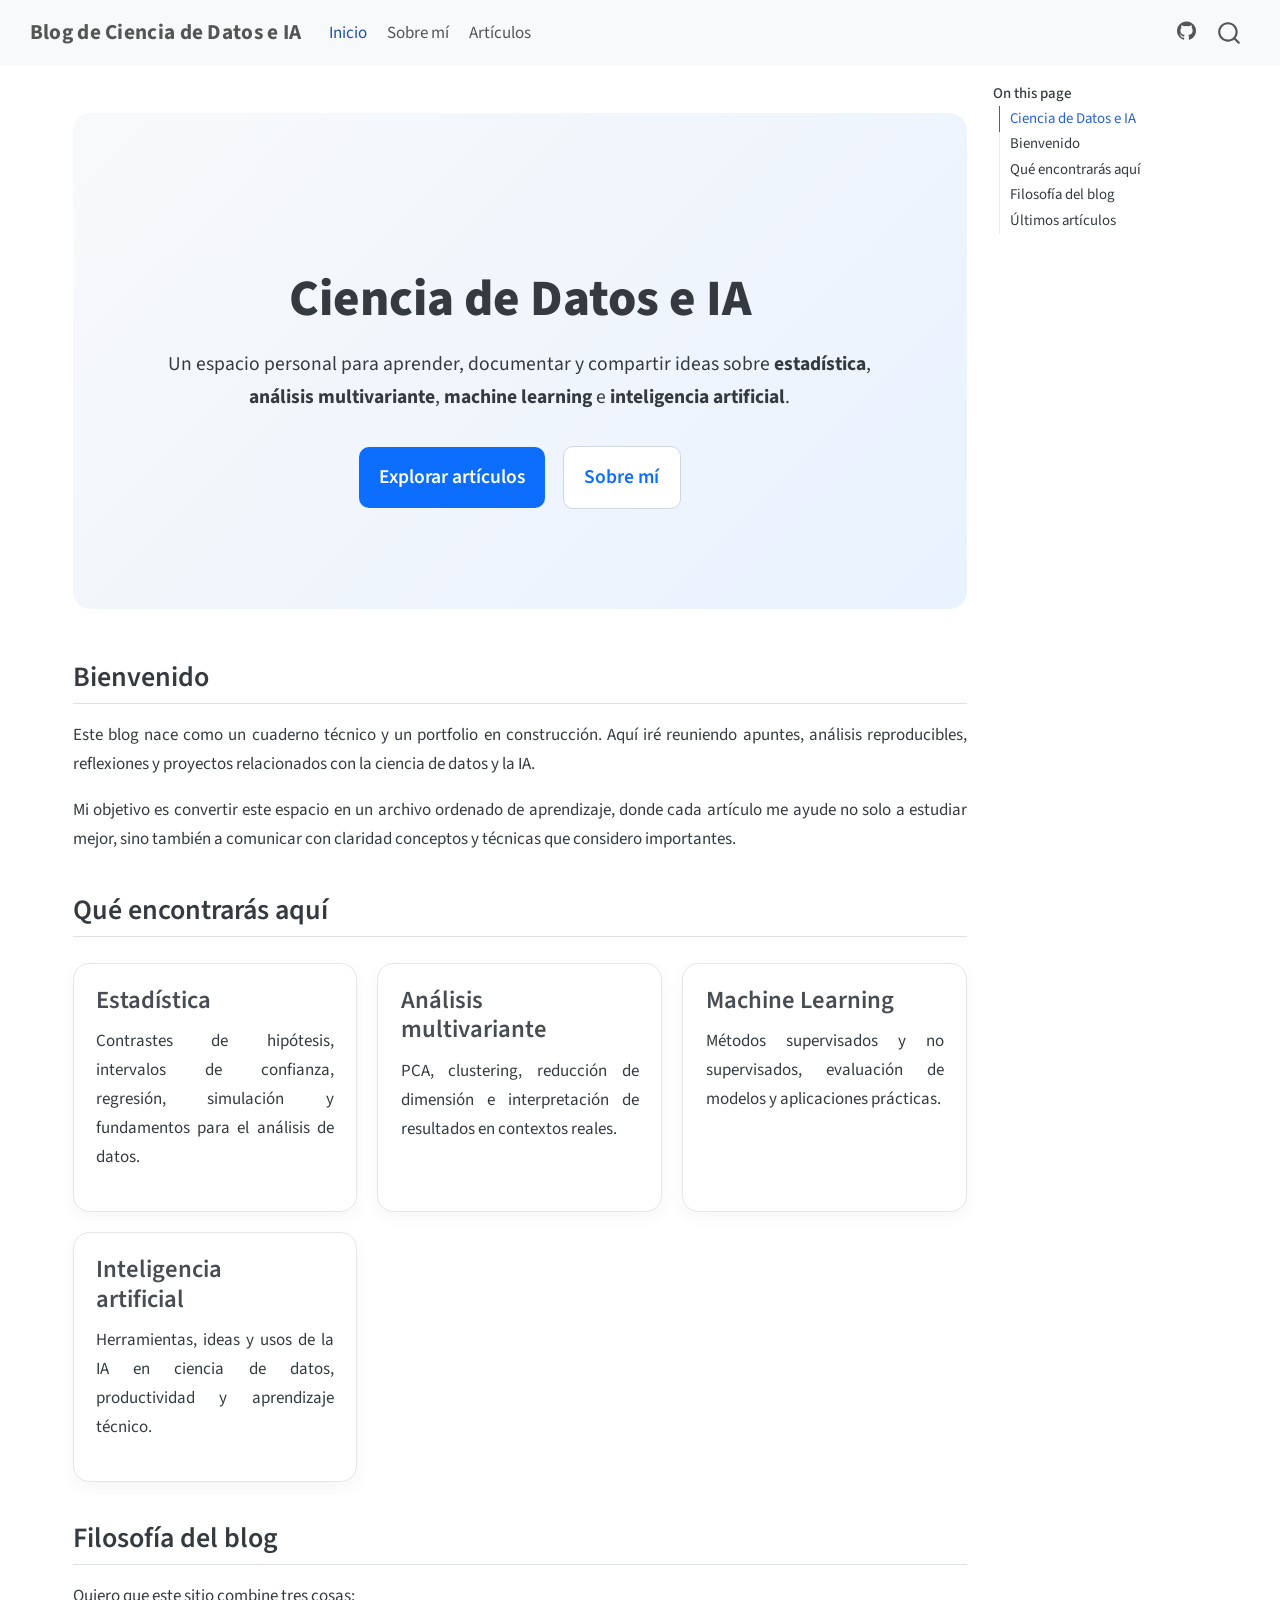
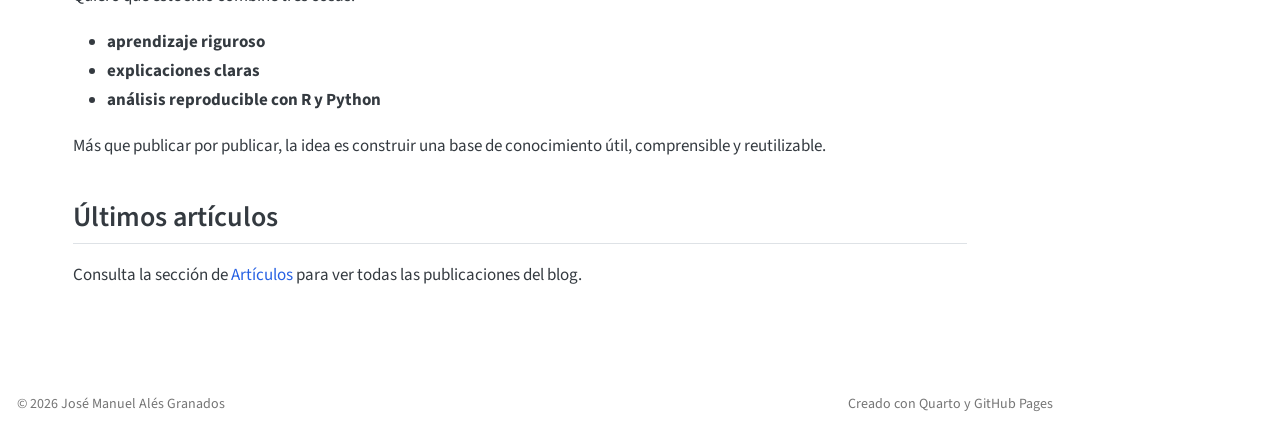
==== commit c14045d8: "Built site for gh-pages" ====
--- a/index.html
+++ b/index.html
@@ -7,7 +7,7 @@
 <meta name="viewport" content="width=device-width, initial-scale=1.0, user-scalable=yes">
 
 
-<title>Inicio – Blog de Ciencia de Datos e IA</title>
+<title>Blog de Ciencia de Datos e IA</title>
 <style>
 /* Default styles provided by pandoc.
 ** See https://pandoc.org/MANUAL.html#variables-for-html for config info.
@@ -120,7 +120,7 @@
     </nav>
 </header>
 <!-- content -->
-<div id="quarto-content" class="quarto-container page-columns page-rows-contents page-layout-article page-navbar">
+<div id="quarto-content" class="quarto-container page-columns page-rows-contents page-layout-full page-navbar">
 <!-- sidebar -->
 <!-- margin-sidebar -->
     <div id="quarto-margin-sidebar" class="sidebar margin-sidebar">
@@ -128,89 +128,66 @@
     <h2 id="toc-title">On this page</h2>
    
   <ul>
-  <li><a href="#blog-de-ciencia-de-datos-e-ia" id="toc-blog-de-ciencia-de-datos-e-ia" class="nav-link active" data-scroll-target="#blog-de-ciencia-de-datos-e-ia">Blog de Ciencia de Datos e IA</a>
-  <ul class="collapse">
-  <li><a href="#objetivo-del-blog" id="toc-objetivo-del-blog" class="nav-link" data-scroll-target="#objetivo-del-blog">Objetivo del blog</a></li>
-  <li><a href="#secciones-principales" id="toc-secciones-principales" class="nav-link" data-scroll-target="#secciones-principales">Secciones principales</a>
-  <ul class="collapse">
-  <li><a href="#estadística" id="toc-estadística" class="nav-link" data-scroll-target="#estadística">Estadística</a></li>
-  <li><a href="#análisis-multivariante" id="toc-análisis-multivariante" class="nav-link" data-scroll-target="#análisis-multivariante">Análisis multivariante</a></li>
-  <li><a href="#machine-learning" id="toc-machine-learning" class="nav-link" data-scroll-target="#machine-learning">Machine Learning</a></li>
-  <li><a href="#inteligencia-artificial" id="toc-inteligencia-artificial" class="nav-link" data-scroll-target="#inteligencia-artificial">Inteligencia artificial</a></li>
-  </ul></li>
+  <li><a href="#ciencia-de-datos-e-ia" id="toc-ciencia-de-datos-e-ia" class="nav-link active" data-scroll-target="#ciencia-de-datos-e-ia">Ciencia de Datos e IA</a></li>
+  <li><a href="#bienvenido" id="toc-bienvenido" class="nav-link" data-scroll-target="#bienvenido">Bienvenido</a></li>
+  <li><a href="#qué-encontrarás-aquí" id="toc-qué-encontrarás-aquí" class="nav-link" data-scroll-target="#qué-encontrarás-aquí">Qué encontrarás aquí</a></li>
+  <li><a href="#filosofía-del-blog" id="toc-filosofía-del-blog" class="nav-link" data-scroll-target="#filosofía-del-blog">Filosofía del blog</a></li>
   <li><a href="#últimos-artículos" id="toc-últimos-artículos" class="nav-link" data-scroll-target="#últimos-artículos">Últimos artículos</a></li>
-  </ul></li>
   </ul>
 </nav>
     </div>
 <!-- main -->
-<main class="content" id="quarto-document-content">
-
-<header id="title-block-header" class="quarto-title-block default">
-<div class="quarto-title">
-<h1 class="title">Inicio</h1>
+<main class="content column-page-left" id="quarto-document-content"><header id="title-block-header" class="quarto-title-block"></header>
+
+
+
+
+<section id="ciencia-de-datos-e-ia" class="level1 hero-banner">
+<h1>Ciencia de Datos e IA</h1>
+<p>Un espacio personal para aprender, documentar y compartir ideas sobre <strong>estadística</strong>, <strong>análisis multivariante</strong>, <strong>machine learning</strong> e <strong>inteligencia artificial</strong>.</p>
+<p><a href="./posts.html" class="btn-primary">Explorar artículos</a> <a href="./about.html" class="btn-secondary">Sobre mí</a></p>
+</section>
+<section id="bienvenido" class="level2">
+<h2 class="anchored" data-anchor-id="bienvenido">Bienvenido</h2>
+<p>Este blog nace como un cuaderno técnico y un portfolio en construcción. Aquí iré reuniendo apuntes, análisis reproducibles, reflexiones y proyectos relacionados con la ciencia de datos y la IA.</p>
+<p>Mi objetivo es convertir este espacio en un archivo ordenado de aprendizaje, donde cada artículo me ayude no solo a estudiar mejor, sino también a comunicar con claridad conceptos y técnicas que considero importantes.</p>
+</section>
+<section id="qué-encontrarás-aquí" class="level2">
+<h2 class="anchored" data-anchor-id="qué-encontrarás-aquí">Qué encontrarás aquí</h2>
+<div class="grid">
+<section id="estadística" class="level3 feature-card">
+<h3 class="anchored" data-anchor-id="estadística">Estadística</h3>
+<p>Contrastes de hipótesis, intervalos de confianza, regresión, simulación y fundamentos para el análisis de datos.</p>
+</section>
+<section id="análisis-multivariante" class="level3 feature-card">
+<h3 class="anchored" data-anchor-id="análisis-multivariante">Análisis multivariante</h3>
+<p>PCA, clustering, reducción de dimensión e interpretación de resultados en contextos reales.</p>
+</section>
+<section id="machine-learning" class="level3 feature-card">
+<h3 class="anchored" data-anchor-id="machine-learning">Machine Learning</h3>
+<p>Métodos supervisados y no supervisados, evaluación de modelos y aplicaciones prácticas.</p>
+</section>
+<section id="inteligencia-artificial" class="level3 feature-card">
+<h3 class="anchored" data-anchor-id="inteligencia-artificial">Inteligencia artificial</h3>
+<p>Herramientas, ideas y usos de la IA en ciencia de datos, productividad y aprendizaje técnico.</p>
+</section>
 </div>
-
-
-
-<div class="quarto-title-meta">
-
-    
-  
-    
-  </div>
-  
-
-
-</header>
-
-
-<section id="blog-de-ciencia-de-datos-e-ia" class="level1">
-<h1>Blog de Ciencia de Datos e IA</h1>
-<p>Bienvenido a mi blog personal sobre <strong>ciencia de datos</strong>, <strong>estadística</strong> e <strong>inteligencia artificial</strong>.</p>
-<p>Aquí iré publicando artículos, notas técnicas y pequeños proyectos relacionados con:</p>
+</section>
+<section id="filosofía-del-blog" class="level2">
+<h2 class="anchored" data-anchor-id="filosofía-del-blog">Filosofía del blog</h2>
+<p>Quiero que este sitio combine tres cosas:</p>
 <ul>
-<li>estadística aplicada</li>
-<li>análisis multivariante</li>
-<li>aprendizaje automático</li>
-<li>visualización de datos</li>
-<li>uso de R y Python en ciencia de datos</li>
+<li><strong>aprendizaje riguroso</strong></li>
+<li><strong>explicaciones claras</strong></li>
+<li><strong>análisis reproducible con R y Python</strong></li>
 </ul>
-<section id="objetivo-del-blog" class="level2">
-<h2 class="anchored" data-anchor-id="objetivo-del-blog">Objetivo del blog</h2>
-<p>Este sitio nace como un espacio para:</p>
-<ul>
-<li>consolidar lo que voy aprendiendo</li>
-<li>documentar análisis reproducibles</li>
-<li>construir un portfolio técnico</li>
-<li>compartir ideas y proyectos relacionados con la IA y la ciencia de datos</li>
-</ul>
-</section>
-<section id="secciones-principales" class="level2">
-<h2 class="anchored" data-anchor-id="secciones-principales">Secciones principales</h2>
-<section id="estadística" class="level3">
-<h3 class="anchored" data-anchor-id="estadística">Estadística</h3>
-<p>Contrastes de hipótesis, intervalos de confianza, regresión y fundamentos estadísticos.</p>
-</section>
-<section id="análisis-multivariante" class="level3">
-<h3 class="anchored" data-anchor-id="análisis-multivariante">Análisis multivariante</h3>
-<p>PCA, clustering, reducción de dimensión e interpretación de resultados.</p>
-</section>
-<section id="machine-learning" class="level3">
-<h3 class="anchored" data-anchor-id="machine-learning">Machine Learning</h3>
-<p>Modelos supervisados y no supervisados, evaluación y aplicaciones prácticas.</p>
-</section>
-<section id="inteligencia-artificial" class="level3">
-<h3 class="anchored" data-anchor-id="inteligencia-artificial">Inteligencia artificial</h3>
-<p>Herramientas, conceptos, reflexiones y aplicaciones de IA en entornos reales.</p>
-</section>
+<p>Más que publicar por publicar, la idea es construir una base de conocimiento útil, comprensible y reutilizable.</p>
 </section>
 <section id="últimos-artículos" class="level2">
 <h2 class="anchored" data-anchor-id="últimos-artículos">Últimos artículos</h2>
-<p>Consulta la sección de <a href="./posts.html">Artículos</a> para ver las publicaciones del blog.</p>
-
-
-</section>
+<p>Consulta la sección de <a href="./posts.html">Artículos</a> para ver todas las publicaciones del blog.</p>
+
+
 </section>
 
 </main> <!-- /main -->
--- a/styles.css
+++ b/styles.css
@@ -4,15 +4,86 @@
 
 .navbar-brand {
   font-weight: 700;
+  letter-spacing: 0.3px;
+}
+
+.hero-banner {
+  padding: 5rem 1.5rem 4rem 1.5rem;
+  margin: 0 0 3rem 0;
+  border-radius: 18px;
+  background: linear-gradient(135deg, #f8f9fa 0%, #e9f2ff 100%);
+  text-align: center;
+}
+
+.hero-banner h1 {
+  font-size: 3rem;
+  font-weight: 800;
+  margin-bottom: 1rem;
+}
+
+.hero-banner p {
+  max-width: 760px;
+  margin: 0 auto 1.5rem auto;
+  font-size: 1.15rem;
+  text-align: center;
+}
+
+.btn-primary,
+.btn-secondary {
+  display: inline-block;
+  padding: 0.8rem 1.2rem;
+  margin: 0.4rem;
+  border-radius: 10px;
+  font-weight: 600;
+  text-decoration: none;
+  transition: 0.2s ease-in-out;
+}
+
+.btn-primary {
+  background-color: #0d6efd;
+  color: white;
+}
+
+.btn-primary:hover {
+  background-color: #0b5ed7;
+  color: white;
+  text-decoration: none;
+}
+
+.btn-secondary {
+  background-color: white;
+  color: #0d6efd;
+  border: 1px solid #d0d7e2;
+}
+
+.btn-secondary:hover {
+  background-color: #f3f6fb;
+  text-decoration: none;
+}
+
+.grid {
+  display: grid;
+  grid-template-columns: repeat(auto-fit, minmax(240px, 1fr));
+  gap: 1.2rem;
+  margin-top: 1.5rem;
+  margin-bottom: 2rem;
+}
+
+.feature-card {
+  padding: 1.3rem;
+  border: 1px solid #e6e6e6;
+  border-radius: 16px;
+  background-color: #ffffff;
+  box-shadow: 0 6px 18px rgba(0, 0, 0, 0.04);
+}
+
+.feature-card h3 {
+  margin-top: 0;
+  margin-bottom: 0.7rem;
 }
 
 h1, h2, h3 {
   margin-top: 1.4em;
-}
-
-.quarto-title-banner {
-  padding-top: 1.5rem;
-  padding-bottom: 1.5rem;
 }
 
 p {
@@ -25,4 +96,4 @@
 
 a:hover {
   text-decoration: underline;
-}/* css styles */
+}
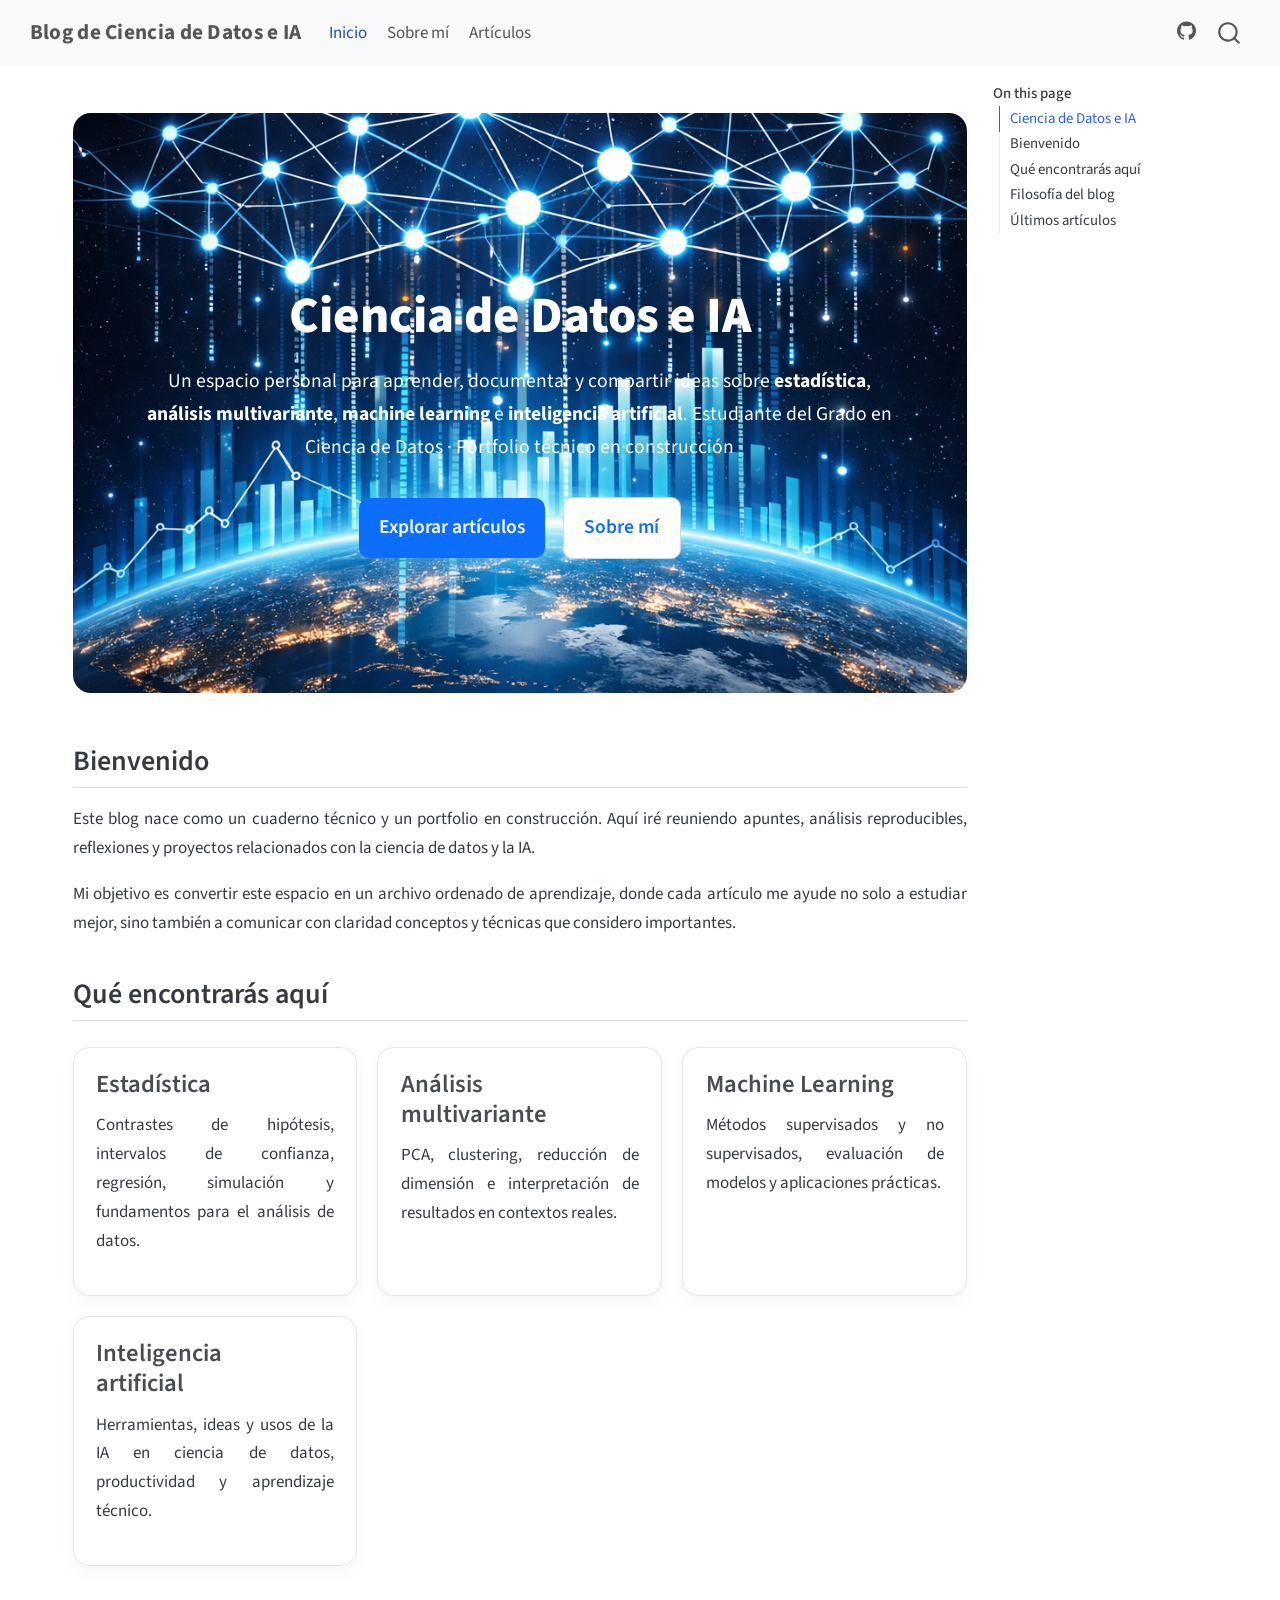
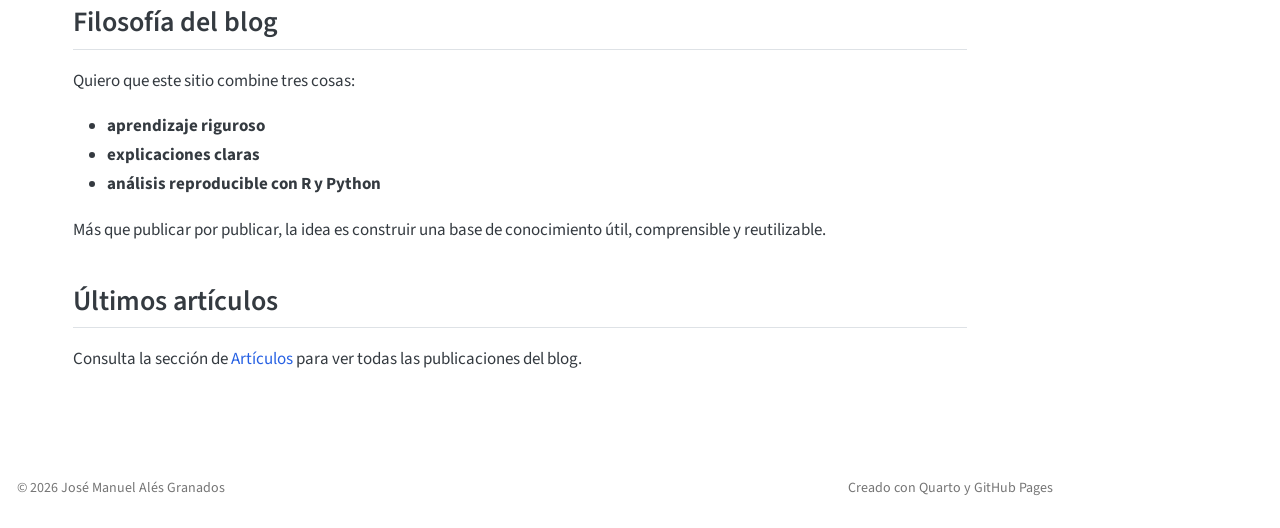
==== commit 898f3815: "Built site for gh-pages" ====
--- a/index.html
+++ b/index.html
@@ -144,7 +144,7 @@
 
 <section id="ciencia-de-datos-e-ia" class="level1 hero-banner">
 <h1>Ciencia de Datos e IA</h1>
-<p>Un espacio personal para aprender, documentar y compartir ideas sobre <strong>estadística</strong>, <strong>análisis multivariante</strong>, <strong>machine learning</strong> e <strong>inteligencia artificial</strong>.</p>
+<p>Un espacio personal para aprender, documentar y compartir ideas sobre <strong>estadística</strong>, <strong>análisis multivariante</strong>, <strong>machine learning</strong> e <strong>inteligencia artificial</strong>. Estudiante del Grado en Ciencia de Datos · Portfolio técnico en construcción</p>
 <p><a href="./posts.html" class="btn-primary">Explorar artículos</a> <a href="./about.html" class="btn-secondary">Sobre mí</a></p>
 </section>
 <section id="bienvenido" class="level2">
--- a/styles.css
+++ b/styles.css
@@ -96,4 +96,14 @@
 
 a:hover {
   text-decoration: underline;
+}
+
+.hero-banner {
+  background-image: url("images/banner.png");
+  background-size: cover;
+  background-position: center;
+  padding: 6rem 2rem;
+  border-radius: 18px;
+  color: white;
+  text-align: center;
 }
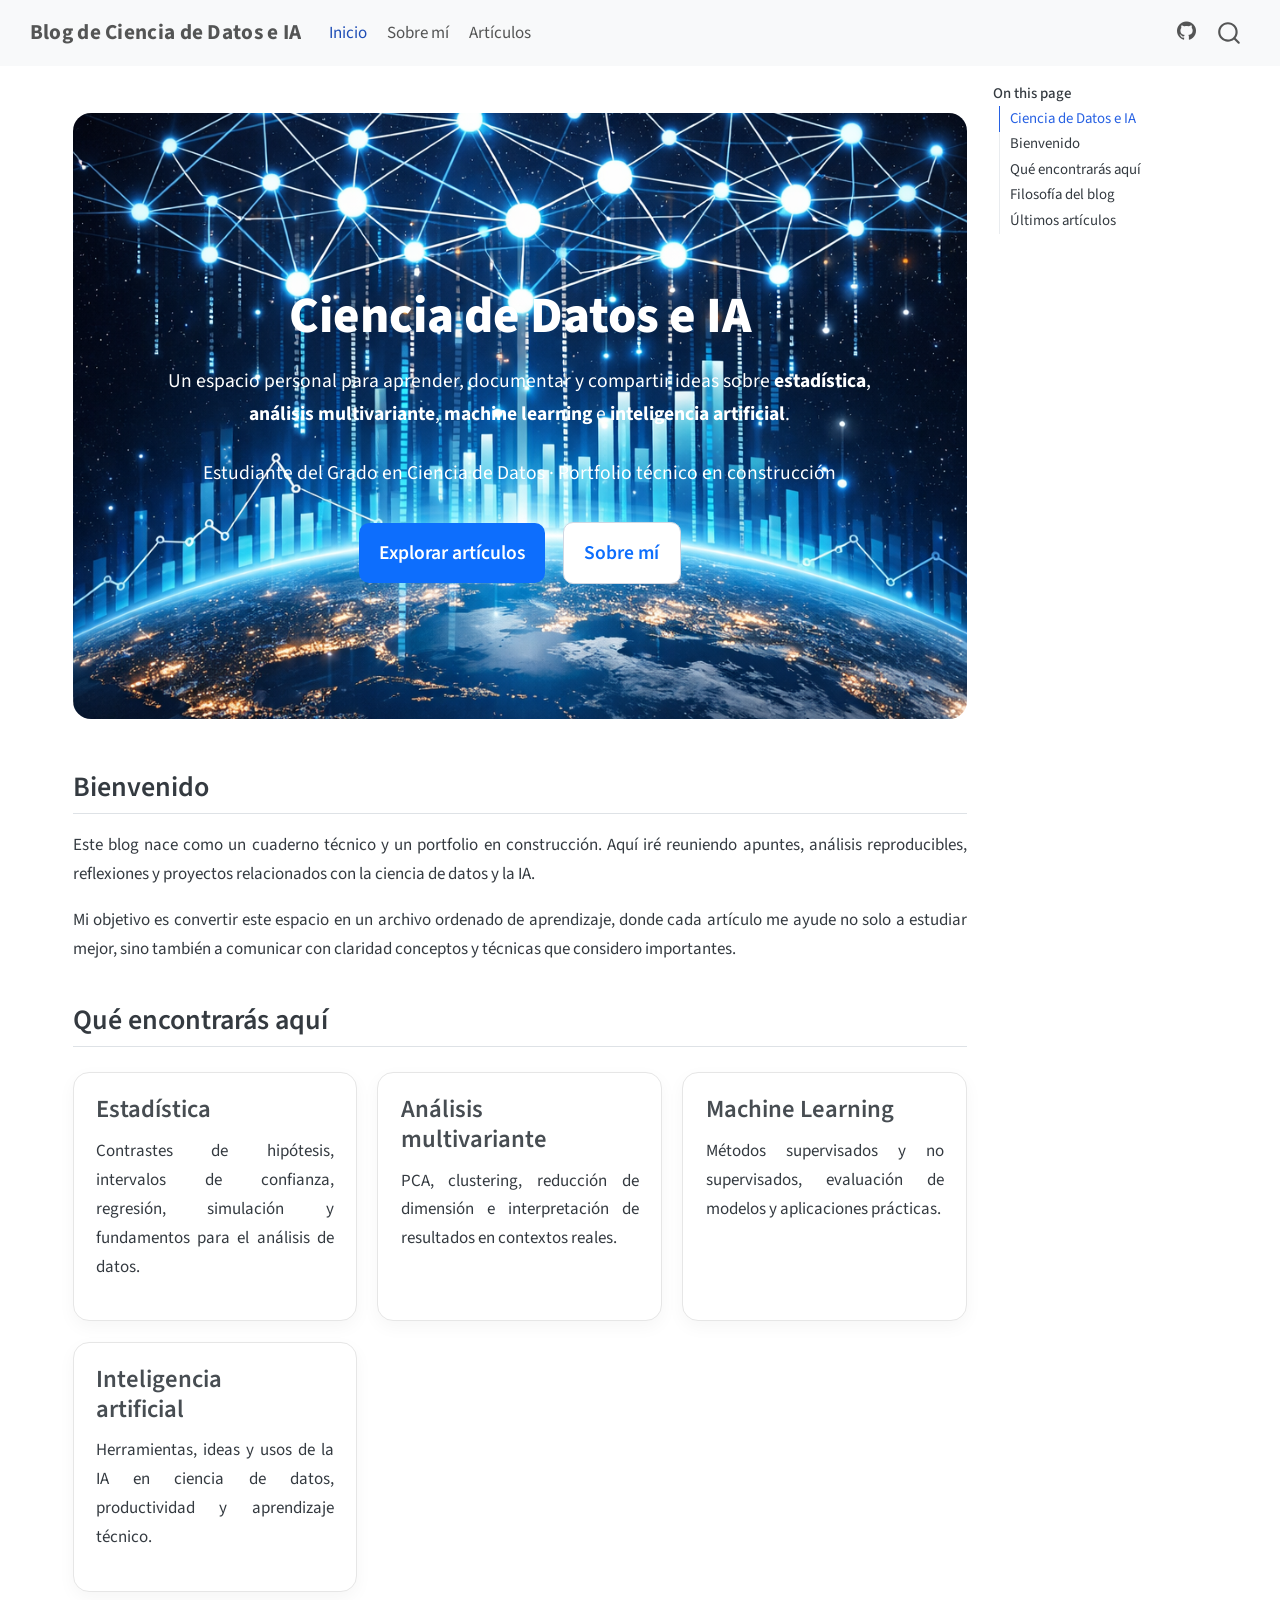
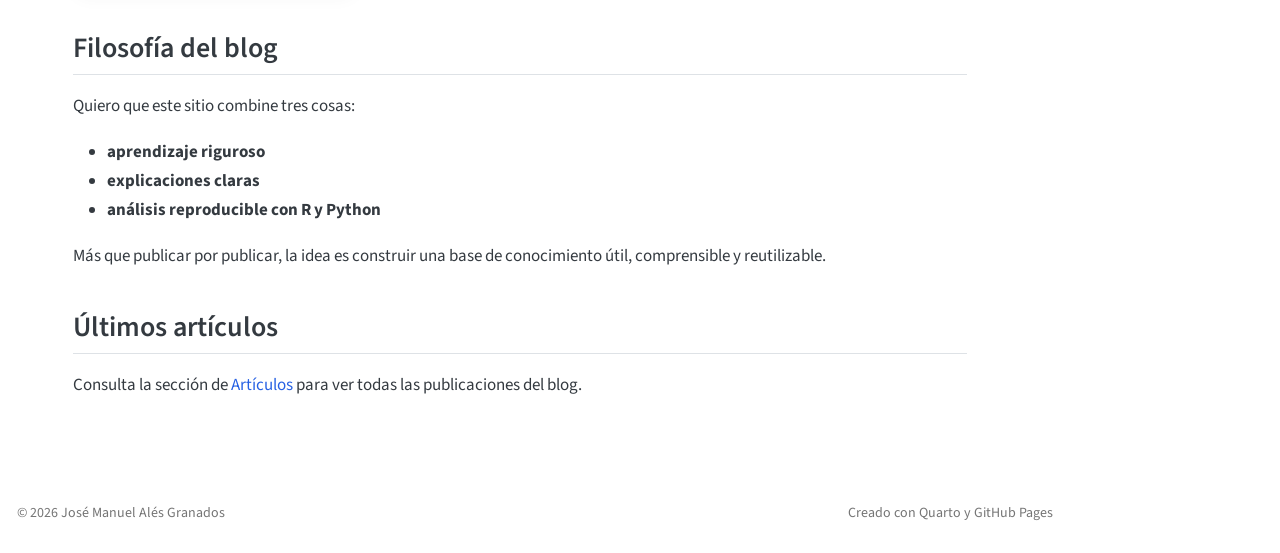
==== commit 2c58fd29: "Built site for gh-pages" ====
--- a/index.html
+++ b/index.html
@@ -144,7 +144,8 @@
 
 <section id="ciencia-de-datos-e-ia" class="level1 hero-banner">
 <h1>Ciencia de Datos e IA</h1>
-<p>Un espacio personal para aprender, documentar y compartir ideas sobre <strong>estadística</strong>, <strong>análisis multivariante</strong>, <strong>machine learning</strong> e <strong>inteligencia artificial</strong>. Estudiante del Grado en Ciencia de Datos · Portfolio técnico en construcción</p>
+<p>Un espacio personal para aprender, documentar y compartir ideas sobre <strong>estadística</strong>, <strong>análisis multivariante</strong>, <strong>machine learning</strong> e <strong>inteligencia artificial</strong>.</p>
+<p>Estudiante del Grado en Ciencia de Datos · Portfolio técnico en construcción</p>
 <p><a href="./posts.html" class="btn-primary">Explorar artículos</a> <a href="./about.html" class="btn-secondary">Sobre mí</a></p>
 </section>
 <section id="bienvenido" class="level2">
